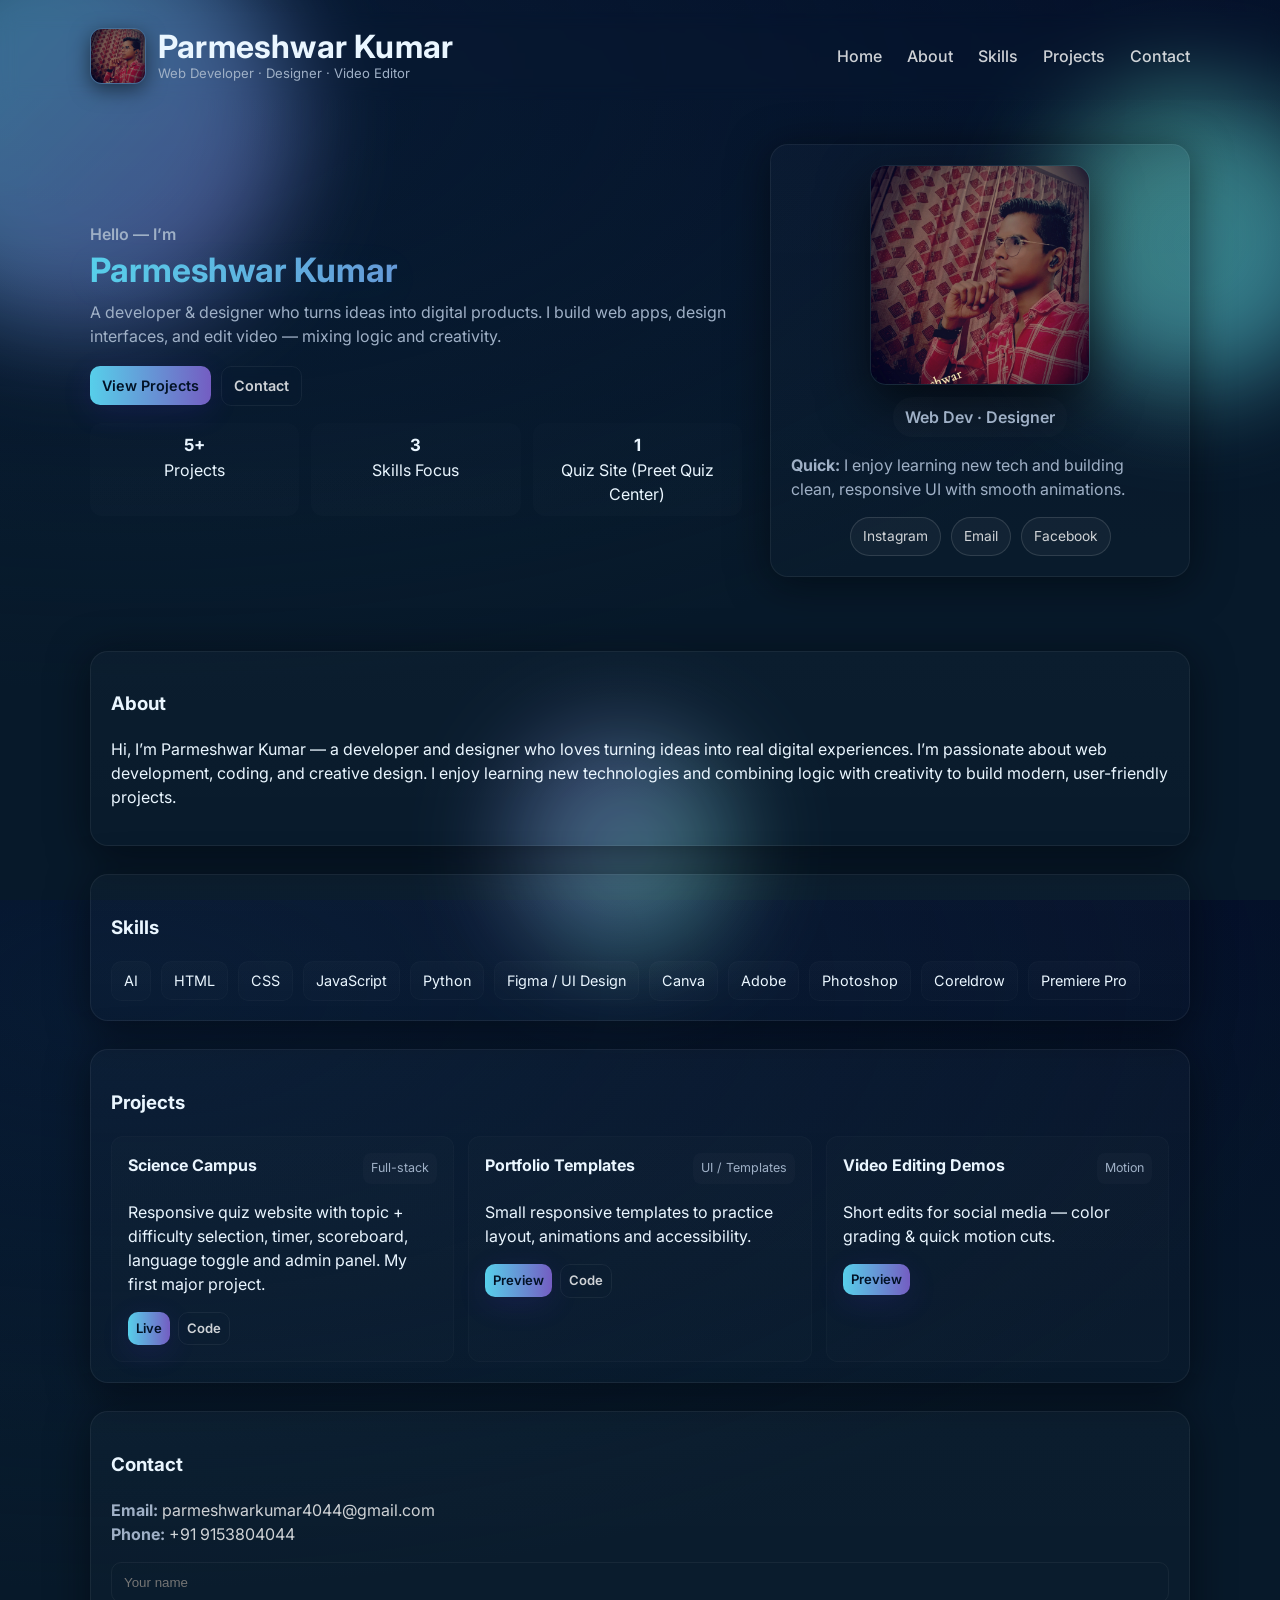
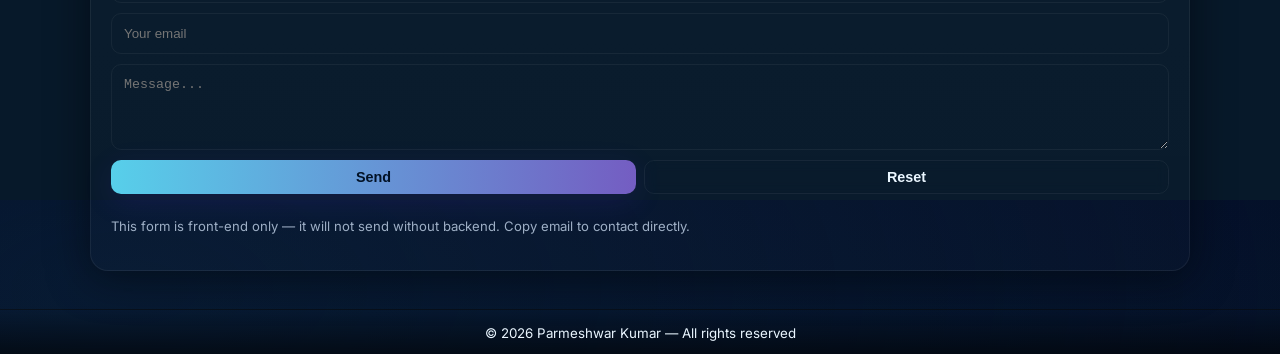
==== index.html @ 080c8050 "Add files via upload" ====
﻿<!doctype html>
<html lang="en">
<head>
  <meta charset="utf-8" />
  <meta name="viewport" content="width=device-width,initial-scale=1" />
  <title>Parmeshwar - Portfolio</title>
  <link rel="icon" href="data:;base64,iVBORw0KGgo=">
  <link href="https://fonts.googleapis.com/css2?family=Inter:wght@300;400;600;700;800&display=swap" rel="stylesheet">
  <link rel="stylesheet" href="styles.css">
</head>
<body>
  <!-- animated background shapes -->
  <div class="bg-anim">
    <span class="orb orb-1"></span>
    <span class="orb orb-2"></span>
    <span class="orb orb-3"></span>
  </div>

  <header class="site-header">
  <div class="container header-inner">
    <div class="brand" id="brand">
      <img src="images/profile.jpg" alt="Parmeshwar Kumar" class="logo" id="logo">
      <div>
        <h1 id="brand-name">Parmeshwar Kumar</h1>
        <p id="brand-role">Web Developer · Designer · Video Editor</p>
      </div>
    </div>
    <button id="nav-toggle" class="btn small icon" aria-label="Toggle menu">&#9776;</button>

    <nav id="main-nav" class="main-nav">
      <a href="#home" class="nav-link">Home</a>
      <a href="#about" class="nav-link">About</a>
      <a href="#skills" class="nav-link">Skills</a>
      <a href="#projects" class="nav-link">Projects</a>
      <a href="#contact" class="nav-link">Contact</a>
    </nav>
  </div>
</header>



  <main class="container main-content">
    <section id="hero" class="hero section reveal">
      <div class="hero-left">
        <div class="eyebrow">Hello — I’m</div>
        <h2 id="hero-title" class="glow">Parmeshwar Kumar</h2>
        <p id="hero-sub" class="muted">
          A developer & designer who turns ideas into digital products. I build web apps, design interfaces, and edit video — mixing logic and creativity.
        </p>
        <div class="hero-cta">
          <a id="cta-portfolio" href="#projects" class="btn primary">View Projects</a>
          <a id="cta-contact" href="#contact" class="btn ghost">Contact</a>
        </div>

        <div class="hero-stats">
          <div class="stat">
            <strong>5+</strong>
            <span>Projects</span>
          </div>
          <div class="stat">
            <strong>3</strong>
            <span>Skills Focus</span>
          </div>
          <div class="stat">
            <strong>1</strong>
            <span>Quiz Site (Preet Quiz Center)</span>
          </div>
        </div>
      </div>

      <div class="hero-right card glass reveal-zoom">
        <div class="profile-wrap">
          <img src="images/profile.jpg" alt="Parmeshwar" class="profile-large">
          <div class="profile-badge">Web Dev · Designer</div>
        </div>
        <div class="mini-about muted">
          <p><strong>Quick:</strong> I enjoy learning new tech and building clean, responsive UI with smooth animations.</p>
        </div>
        <div class="social-row">
          <a href="https://www.instagram.com/_preet2008_?igsh=Nm5taWd4NXA3aGlq" target="_blank" rel="noopener noreferrer" class="pill">Instagram</a>
          <a href="mailto:parmeshwarkumar4044@gmail.com" class="pill">Email</a>
          <a href="https://www.facebook.com/share/1JjBHoaw89/" target="_blank" rel="noopener noreferrer" class="pill">Facebook</a>
        </div>
      </div>
    </section>

    <section id="about" class="card section reveal">
      <h3 data-i18n="about_title">About</h3>
      <p id="about-text">
        Hi, I’m Parmeshwar Kumar — a developer and designer who loves turning ideas into real digital experiences. I’m passionate about web development, coding, and creative design. I enjoy learning new technologies and combining logic with creativity to build modern, user-friendly projects.
      </p>
    </section>

    <section id="skills" class="card section reveal">
      <h3 data-i18n="skills_title">Skills</h3>
      <ul id="skills-list" class="skills-grid">
        <li>AI</li>
        <li>HTML</li>
        <li>CSS</li>
        <li>JavaScript</li>
        <li>Python</li>
        <li>Figma / UI Design</li>
        <li>Canva</li>
        <li>Adobe</li>
        <li>Photoshop</li>
        <li>Coreldrow</li>
        <li>Premiere Pro</li>
      </ul>
    </section>

    <section id="projects" class="card section reveal">
      <h3 data-i18n="projects_title">Projects</h3>
      <div class="projects-grid">
        <article class="project-card hover-glow">
          <div class="project-head">
            <h4>Science Campus</h4>
            <span class="tag">Full-stack</span>
          </div>
          <p>Responsive quiz website with topic + difficulty selection, timer, scoreboard, language toggle and admin panel. My first major project.</p>
          <div class="project-links">
            <a href="https://parmeshwar-01.github.io/science-campus/" class="btn small primary">Live</a>
            <a href="#" class="btn small ghost">Code</a>
          </div>
        </article>

        <article class="project-card hover-glow">
          <div class="project-head">
            <h4>Portfolio Templates</h4>
            <span class="tag">UI / Templates</span>
          </div>
          <p>Small responsive templates to practice layout, animations and accessibility.</p>
          <div class="project-links">
            <a href="#" class="btn small primary">Preview</a>
            <a href="#" class="btn small ghost">Code</a>
          </div>
        </article>

        <article class="project-card hover-glow">
          <div class="project-head">
            <h4>Video Editing Demos</h4>
            <span class="tag">Motion</span>
          </div>
          <p>Short edits for social media — color grading & quick motion cuts.</p>
          <div class="project-links">
            <a href="#" class="btn small primary">Preview</a>
          </div>
        </article>
      </div>
    </section>

    <section id="contact" class="card section reveal">
      <h3 data-i18n="contact_title">Contact</h3>
      <p class="muted">
        <strong>Email:</strong> <a href="mailto:parmeshwarkumar4044@gmail.com">parmeshwarkumar4044@gmail.com</a><br>
        <strong>Phone:</strong> <a href="tel:+919153804044">+91 9153804044</a>
      </p>
      <form id="contact-form" class="contact-form" onsubmit="return false;" action="parmeshwarkumar4044@gmail.com" method="post" enctype="text/plain">
        <input type="text" id="name" placeholder="Your name" required>
        <input type="email" id="email" placeholder="Your email" required>
        <textarea id="message" placeholder="Message..." rows="4" required></textarea>
        <div class="form-row">
          <button class="btn primary" id="send-btn" type="submit">Send</button>
          <button class="btn ghost" id="reset-btn" type="reset">Reset</button>
        </div>
        <p class="muted small">This form is front-end only — it will not send without backend. Copy email to contact directly.</p>
      </form>
    </section>
  </main>

  <footer class="site-footer">
    <div class="container">
      <small id="footer-text">© <span id="year"></span> Parmeshwar Kumar — All rights reserved</small>
    </div>
  </footer>

  <script src="script.js"></script>
</body>
</html>
---- styles.css ----
:root{
  --bg-1: #041029;
  --bg-2: #07192a;
  --card: rgba(255,255,255,0.03);
  --glass: rgba(255,255,255,0.04);
  --muted: #9fb0c6;
  --accent: #57cfea;      /* cyan */
  --accent-2: #745dc2;    /* purple */
  --accent-3: #5acaa1;    /* neon green */
  --text: #eaf6ff;
  --glass-border: rgba(255,255,255,0.06);
  --radius: 14px;
  --container:1100px;
  font-family: 'Inter', system-ui, -apple-system, 'Segoe UI', Roboto, 'Helvetica Neue', Arial;
  scroll-behavior: smooth;
}

/* base */
*{box-sizing:border-box}
html,body{height:100%}
img{max-width:100%;height:auto}
body{
  margin:0;
  background: radial-gradient(1200px 600px at 10% 10%, rgba(10,35,60,0.5), transparent),
              linear-gradient(180deg,var(--bg-1), var(--bg-2) 60%);
  color:var(--text);
  -webkit-font-smoothing:antialiased;
  -moz-osx-font-smoothing:grayscale;
  line-height:1.5;
  padding-bottom:80px;
  position:relative;
  overflow-x:hidden;
}

/* animated background orbs */
.bg-anim{position:fixed;left:0;top:0;right:0;bottom:0;z-index:0;pointer-events:none;mix-blend-mode:screen}
.orb{position:absolute;border-radius:50%;filter:blur(50px);opacity:0.55;transform:translate3d(0,0,0)}
.orb-1{width:420px;height:420px;left:-10%;top:-10%;background:linear-gradient(135deg,var(--accent),var(--accent-2));animation:float1 16s ease-in-out infinite}
.orb-2{width:300px;height:300px;right:-5%;top:10%;background:linear-gradient(135deg,var(--accent-3),var(--accent));animation:float2 20s ease-in-out infinite}
.orb-3{width:220px;height:220px;left:40%;bottom:-6%;background:linear-gradient(135deg,var(--accent-2),var(--accent-3));animation:float3 18s ease-in-out infinite}
@keyframes float1{0%{transform:translateY(0)}50%{transform:translateY(30px) scale(1.03)}100%{transform:translateY(0)}}
@keyframes float2{0%{transform:translateY(0)}50%{transform:translateY(-24px) rotate(4deg)}100%{transform:translateY(0)}}
@keyframes float3{0%{transform:translateY(0)}50%{transform:translateY(18px) rotate(-3deg)}100%{transform:translateY(0)}}

/* container */
.container{width:92%;max-width:var(--container);margin:0 auto;position:relative;z-index:2}
.main-content{padding-bottom:20px}

/* header */
.site-header{
  position:sticky;top:12px;z-index:40;padding:10px 0;
  backdrop-filter: blur(8px);
}
.header-inner{display:flex;align-items:center;justify-content:space-between;padding:6px 0;position:relative;gap:14px}
.brand{display:flex;gap:12px;align-items:center;min-width:0}
.brand > div{min-width:0}
.logo{width:56px;height:56px;border-radius:12px;object-fit:cover;border:1px solid var(--glass-border);box-shadow:0 6px 20px rgba(0,0,0,0.5)}
.brand h1{margin:0;font-size:clamp(1.1rem,2.7vw,2rem);letter-spacing:0.2px;line-height:1.1}
.brand p{margin:0;color:var(--muted);font-size:0.82rem;overflow:hidden;text-overflow:ellipsis;white-space:nowrap}

/* controls */
.controls{display:flex;gap:8px;align-items:center}
.lang-switch{display:flex;gap:6px}
.btn{
  display:inline-flex;align-items:center;justify-content:center;padding:8px 12px;border-radius:10px;text-decoration:none;border:1px solid transparent;background:linear-gradient(180deg, rgba(255,255,255,0.02), rgba(255,255,255,0.01));
  color:var(--text);font-weight:600;cursor:pointer;font-size:0.9rem;backdrop-filter: blur(6px);
  transition:transform .18s cubic-bezier(.2,.9,.2,1), box-shadow .18s;
}
.btn:hover{transform:translateY(-3px);box-shadow:0 8px 30px rgba(0,0,0,0.45)}
.btn.small{padding:6px 8px;font-size:0.82rem}
.btn.icon{font-weight:700;padding:8px 10px}

/* primary & ghost */
.btn.primary{background:linear-gradient(90deg,var(--accent),var(--accent-2));color:#021226;border:0;box-shadow:0 8px 30px rgba(102,51,255,0.12)}
.btn.ghost{background:transparent;border:1px solid rgba(255,255,255,0.06)}

/* ---------- Navigation (Desktop) ---------- */
.main-nav {
  display: flex;
  justify-content: center;
  gap: 25px;
  transition: all 0.3s ease;
}

.nav-link {
  color: #ccc;
  text-decoration: none;
  font-weight: 500;
  transition: color 0.3s ease;
}

.nav-link:hover {
  color: #46aed0;
}

/* ---------- Navigation (Mobile) ---------- */
#nav-toggle {
  display: none;
  font-size: 1.6rem;
  color: #54b6d6;
  background: none;
  border: none;
  cursor: pointer;
}

@media (max-width: 768px) {
  .site-header {
    top: 0;
    padding: 8px 0;
  }

  .header-inner {
    flex-direction: row;
    justify-content: space-between;
    align-items: center;
  }

  .brand {
    max-width: calc(100% - 56px);
    gap: 10px;
  }

  .logo {
    width: 48px;
    height: 48px;
  }

  #nav-toggle {
    display: inline-flex;
    align-items: center;
    justify-content: center;
    width: 40px;
    height: 40px;
    padding: 0;
  }

  .main-nav {
    position: absolute;
    top: calc(100% + 8px);
    left: 0;
    right: 0;
    flex-direction: column;
    align-items: stretch;
    width: 100%;
    background: rgba(4, 16, 33, 0.98);
    border: 1px solid rgba(255, 255, 255, 0.08);
    border-radius: 14px;
    padding: 10px;
    gap: 6px;
    transform: translateY(-8px);
    opacity: 0;
    visibility: hidden;
    pointer-events: none;
    box-shadow: 0 18px 36px rgba(0, 0, 0, 0.45);
    transition: all 0.3s ease;
  }

  .main-nav.active {
    transform: translateY(0);
    opacity: 1;
    visibility: visible;
    pointer-events: all;
  }

  .nav-link {
    font-size: 1rem;
    padding: 10px 12px;
    width: 100%;
    text-align: left;
    border-radius: 10px;
    background: rgba(255, 255, 255, 0.02);
  }
}


/* sections */
.section{margin-top:28px}
.card{background:linear-gradient(180deg, rgba(255,255,255,0.02), rgba(255,255,255,0.01));padding:20px;border-radius:18px;margin-bottom:18px;border:1px solid var(--glass-border);box-shadow: 0 6px 40px rgba(2,6,12,0.6)}
.muted{color:var(--muted)}
.small{font-size:0.82rem}

/* hero */
.hero{display:grid;grid-template-columns:1fr 420px;gap:28px;align-items:center;padding:28px 0}
.eyebrow{color:var(--muted);font-weight:600;margin-bottom:6px}
.hero-left h2{font-size:2.1rem;margin:0 0 10px;line-height:1.05}
.glow{background:linear-gradient(90deg,var(--accent),var(--accent-2));-webkit-background-clip:text;background-clip:text;color:transparent;filter:drop-shadow(0 6px 18px rgba(0,208,255,0.06))}
.hero-left p{color:var(--muted);margin:12px 0 18px}
.hero-cta{display:flex;flex-wrap:wrap;gap:10px}

/* hero-right card */
.profile-wrap{display:flex;flex-direction:column;gap:12px;align-items:center}
.profile-large{width:220px;height:220px;border-radius:16px;object-fit:cover;border:1px solid rgba(255,255,255,0.06);box-shadow:0 18px 50px rgba(0,0,0,0.6)}
.profile-badge{background:linear-gradient(90deg, rgba(255,255,255,0.02), rgba(255,255,255,0.01));padding:8px 12px;border-radius:999px;color:var(--muted);font-weight:600}
.social-row{display:flex;flex-wrap:wrap;gap:10px;justify-content:center;margin-top:14px}
.pill{
  display:inline-flex;
  align-items:center;
  justify-content:center;
  padding:8px 12px;
  border-radius:999px;
  border:1px solid rgba(255,255,255,0.12);
  background:rgba(255,255,255,0.04);
  color:var(--text);
  font-size:0.86rem;
}

/* hero stats */
.hero-stats{display:flex;flex-wrap:wrap;gap:12px;margin-top:18px}
.stat{background:linear-gradient(180deg, rgba(255,255,255,0.01), rgba(255,255,255,0.015));padding:10px 12px;border-radius:12px;text-align:center;min-width:0;flex:1 1 120px}
.stat strong{display:block;font-size:1.05rem;color:var(--text)}

/* skills */
.skills-grid{display:flex;flex-wrap:wrap;gap:10px;list-style:none;padding:0;margin:10px 0 0}
.skills-grid li{background:linear-gradient(180deg, rgba(255,255,255,0.02), rgba(255,255,255,0.01));padding:8px 12px;border-radius:10px;font-size:0.9rem;color:var(--text);border:1px solid rgba(255,255,255,0.02);transform:translateZ(0);transition:transform .22s}

/* projects */
.projects-grid{display:grid;grid-template-columns:repeat(auto-fit,minmax(260px,1fr));gap:14px;margin-top:12px}
.project-card{padding:16px;border-radius:12px;background:linear-gradient(180deg, rgba(255,255,255,0.015), rgba(255,255,255,0.01));border:1px solid rgba(255,255,255,0.02);transition:transform .22s, box-shadow .22s}
.project-card .tag{background:rgba(255,255,255,0.02);padding:6px 8px;border-radius:8px;font-size:0.78rem;color:var(--muted)}
.project-head{display:flex;justify-content:space-between;align-items:flex-start;gap:8px}
.project-head h4{margin:0}
.project-links{display:flex;flex-wrap:wrap;gap:8px;margin-top:14px}

/* hover effects */
.hover-glow:hover{transform:translateY(-8px);box-shadow:0 22px 60px rgba(6,10,20,0.6);border-color:rgba(0,208,255,0.12)}
.skills-grid li:hover{transform:translateY(-6px)}

/* contact form */
.contact-form{display:grid;gap:10px;margin-top:12px}
.contact-form input,.contact-form textarea{background:transparent;border:1px solid rgba(255,255,255,0.05);padding:12px;border-radius:10px;color:var(--text);outline:none;width:100%}
.form-row{display:flex;gap:8px;flex-wrap:wrap}
.form-row .btn{flex:1 1 140px}
a:link {text-decoration: none;color: rgba(255, 255, 255, 0.804);}

/* footer */
.site-footer{left:0;right:0;bottom:0;padding:10px 0;text-align:center;background:linear-gradient(0deg, rgba(0,0,0,0.55), transparent);border-top:1px solid rgba(255,255,255,0.02);z-index:3}

/* reveal animations (scroll) */
.reveal{opacity:0;transform:translateY(18px);transition:opacity .7s cubic-bezier(.2,.9,.2,1), transform .7s cubic-bezier(.2,.9,.2,1)}
.reveal-active{opacity:1;transform:none}
.reveal-zoom{opacity:0;transform:scale(.96) translateY(8px);transition:opacity .7s ease, transform .7s ease}
.reveal-zoom.reveal-active{opacity:1;transform:none}

/* small screens */
@media (max-width:980px){
  .hero{grid-template-columns:1fr;gap:18px}
  .hero-right{max-width:520px;width:100%;margin:0 auto}
  .profile-large{width:180px;height:180px}
}

/* tiny screens */
@media (max-width:560px){
  body{padding-bottom:110px}
  .container{width:94%}
  .card{padding:16px}
  .brand{max-width:calc(100% - 52px)}
  .brand h1{font-size:1rem}
  .brand p{display:none}
  .hero{padding:14px 0}
  .hero-left h2{font-size:1.6rem}
  .hero-stats{gap:8px}
  .stat{flex:1 1 calc(50% - 4px)}
  .stat:last-child{flex-basis:100%}
  .projects-grid{grid-template-columns:1fr}
  .project-card{padding:14px}
  .profile-large{width:140px;height:140px}
}
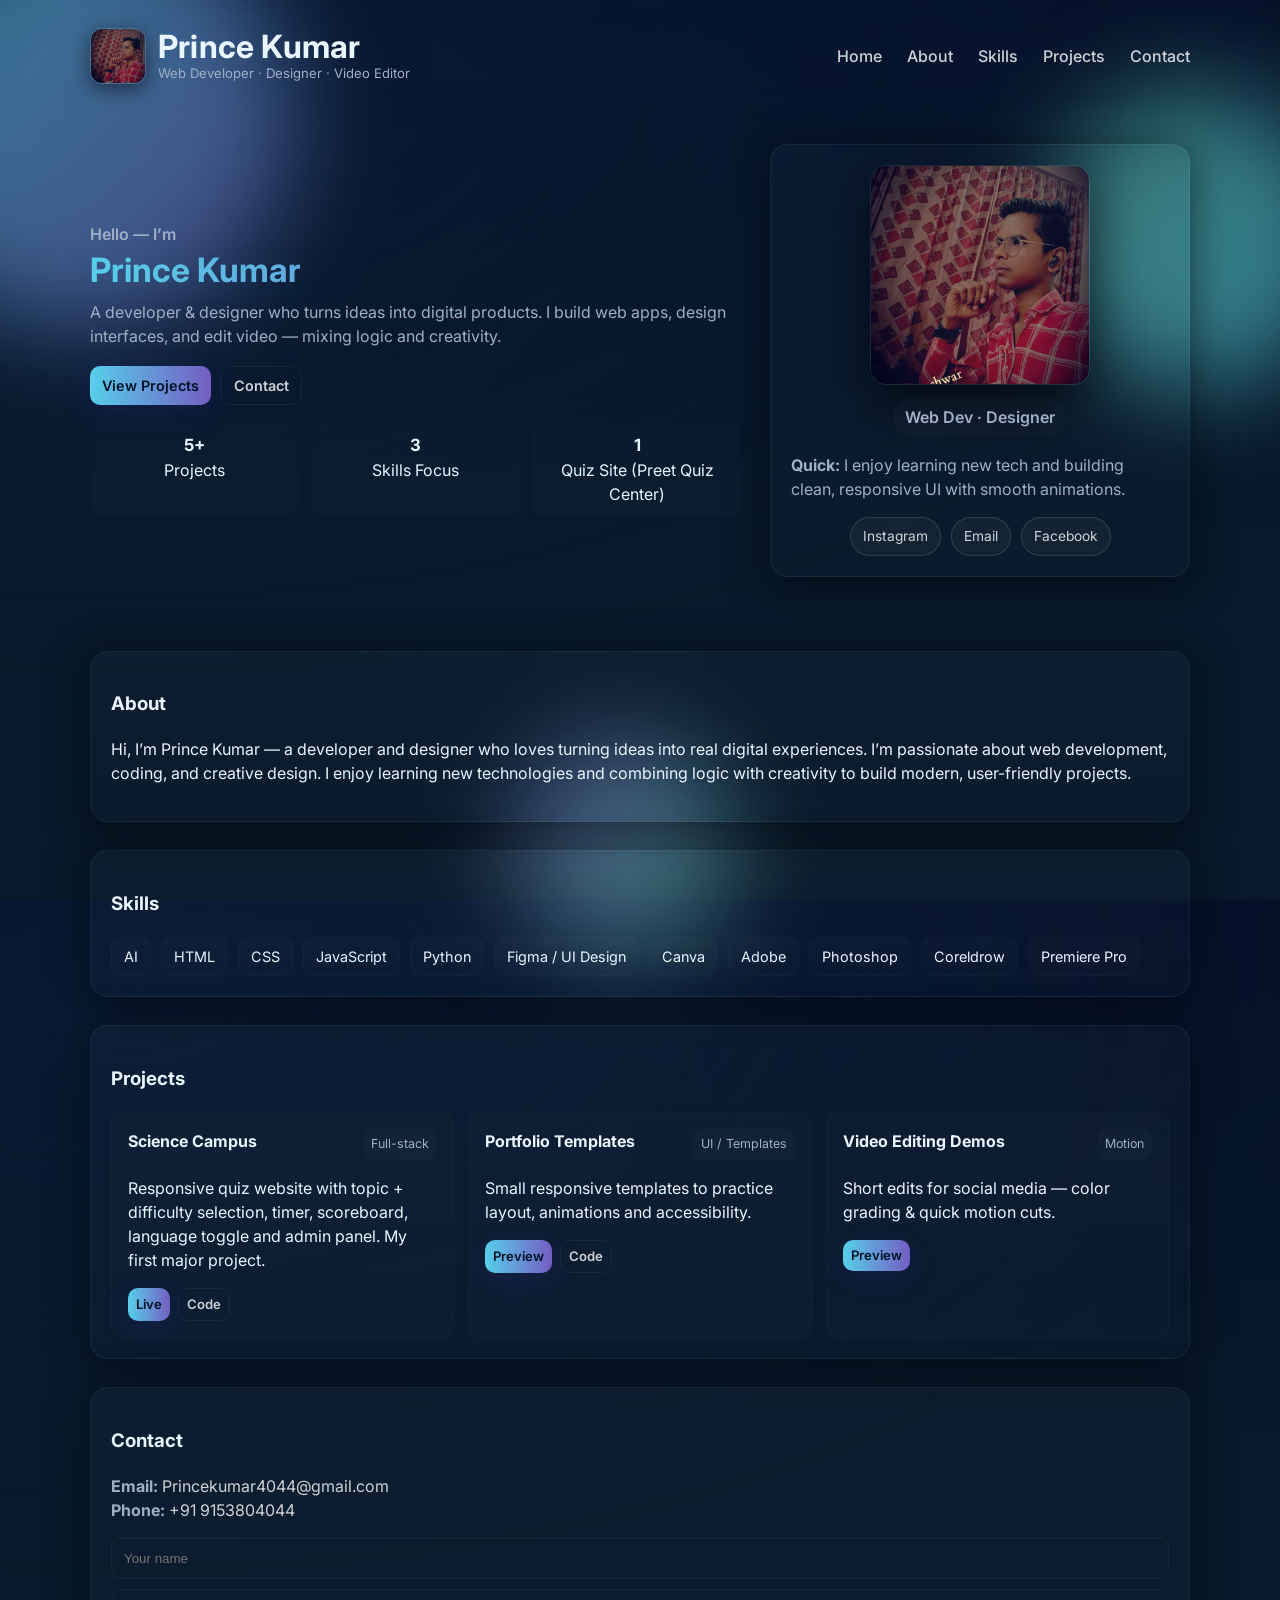
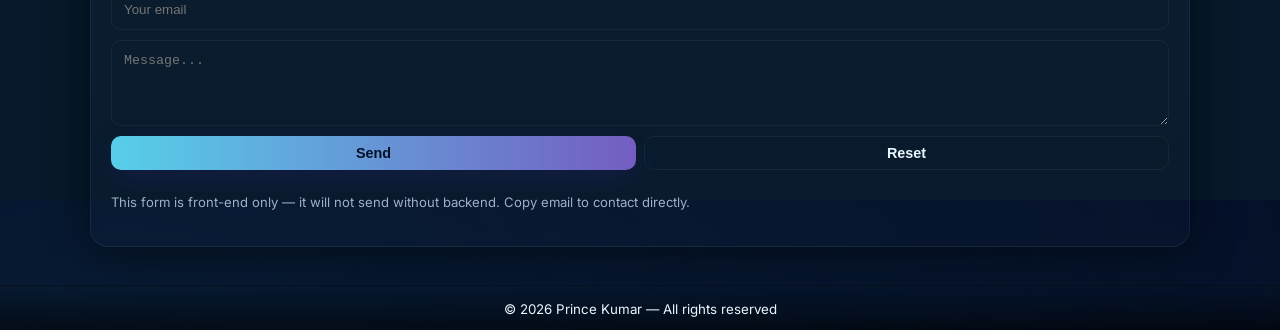
==== commit fe21dfa4: "Update index.html" ====
--- a/index.html
+++ b/index.html
@@ -3,7 +3,7 @@
 <head>
   <meta charset="utf-8" />
   <meta name="viewport" content="width=device-width,initial-scale=1" />
-  <title>Parmeshwar - Portfolio</title>
+  <title>Prince - Portfolio</title>
   <link rel="icon" href="data:;base64,iVBORw0KGgo=">
   <link href="https://fonts.googleapis.com/css2?family=Inter:wght@300;400;600;700;800&display=swap" rel="stylesheet">
   <link rel="stylesheet" href="styles.css">
@@ -19,9 +19,9 @@
   <header class="site-header">
   <div class="container header-inner">
     <div class="brand" id="brand">
-      <img src="images/profile.jpg" alt="Parmeshwar Kumar" class="logo" id="logo">
+      <img src="images/profile.jpg" alt="Prince Kumar" class="logo" id="logo">
       <div>
-        <h1 id="brand-name">Parmeshwar Kumar</h1>
+        <h1 id="brand-name">Prince Kumar</h1>
         <p id="brand-role">Web Developer · Designer · Video Editor</p>
       </div>
     </div>
@@ -43,7 +43,7 @@
     <section id="hero" class="hero section reveal">
       <div class="hero-left">
         <div class="eyebrow">Hello — I’m</div>
-        <h2 id="hero-title" class="glow">Parmeshwar Kumar</h2>
+        <h2 id="hero-title" class="glow">Prince Kumar</h2>
         <p id="hero-sub" class="muted">
           A developer & designer who turns ideas into digital products. I build web apps, design interfaces, and edit video — mixing logic and creativity.
         </p>
@@ -70,7 +70,7 @@
 
       <div class="hero-right card glass reveal-zoom">
         <div class="profile-wrap">
-          <img src="images/profile.jpg" alt="Parmeshwar" class="profile-large">
+          <img src="images/profile.jpg" alt="Prince" class="profile-large">
           <div class="profile-badge">Web Dev · Designer</div>
         </div>
         <div class="mini-about muted">
@@ -78,7 +78,7 @@
         </div>
         <div class="social-row">
           <a href="https://www.instagram.com/_preet2008_?igsh=Nm5taWd4NXA3aGlq" target="_blank" rel="noopener noreferrer" class="pill">Instagram</a>
-          <a href="mailto:parmeshwarkumar4044@gmail.com" class="pill">Email</a>
+          <a href="mailto:Princekumar4044@gmail.com" class="pill">Email</a>
           <a href="https://www.facebook.com/share/1JjBHoaw89/" target="_blank" rel="noopener noreferrer" class="pill">Facebook</a>
         </div>
       </div>
@@ -87,7 +87,7 @@
     <section id="about" class="card section reveal">
       <h3 data-i18n="about_title">About</h3>
       <p id="about-text">
-        Hi, I’m Parmeshwar Kumar — a developer and designer who loves turning ideas into real digital experiences. I’m passionate about web development, coding, and creative design. I enjoy learning new technologies and combining logic with creativity to build modern, user-friendly projects.
+        Hi, I’m Prince Kumar — a developer and designer who loves turning ideas into real digital experiences. I’m passionate about web development, coding, and creative design. I enjoy learning new technologies and combining logic with creativity to build modern, user-friendly projects.
       </p>
     </section>
 
@@ -118,7 +118,7 @@
           </div>
           <p>Responsive quiz website with topic + difficulty selection, timer, scoreboard, language toggle and admin panel. My first major project.</p>
           <div class="project-links">
-            <a href="https://parmeshwar-01.github.io/science-campus/" class="btn small primary">Live</a>
+            <a href="https://Prince-01.github.io/science-campus/" class="btn small primary">Live</a>
             <a href="#" class="btn small ghost">Code</a>
           </div>
         </article>
@@ -151,10 +151,10 @@
     <section id="contact" class="card section reveal">
       <h3 data-i18n="contact_title">Contact</h3>
       <p class="muted">
-        <strong>Email:</strong> <a href="mailto:parmeshwarkumar4044@gmail.com">parmeshwarkumar4044@gmail.com</a><br>
+        <strong>Email:</strong> <a href="mailto:Princekumar4044@gmail.com">Princekumar4044@gmail.com</a><br>
         <strong>Phone:</strong> <a href="tel:+919153804044">+91 9153804044</a>
       </p>
-      <form id="contact-form" class="contact-form" onsubmit="return false;" action="parmeshwarkumar4044@gmail.com" method="post" enctype="text/plain">
+      <form id="contact-form" class="contact-form" onsubmit="return false;" action="Princekumar4044@gmail.com" method="post" enctype="text/plain">
         <input type="text" id="name" placeholder="Your name" required>
         <input type="email" id="email" placeholder="Your email" required>
         <textarea id="message" placeholder="Message..." rows="4" required></textarea>
@@ -169,7 +169,7 @@
 
   <footer class="site-footer">
     <div class="container">
-      <small id="footer-text">© <span id="year"></span> Parmeshwar Kumar — All rights reserved</small>
+      <small id="footer-text">© <span id="year"></span> Prince Kumar — All rights reserved</small>
     </div>
   </footer>
 
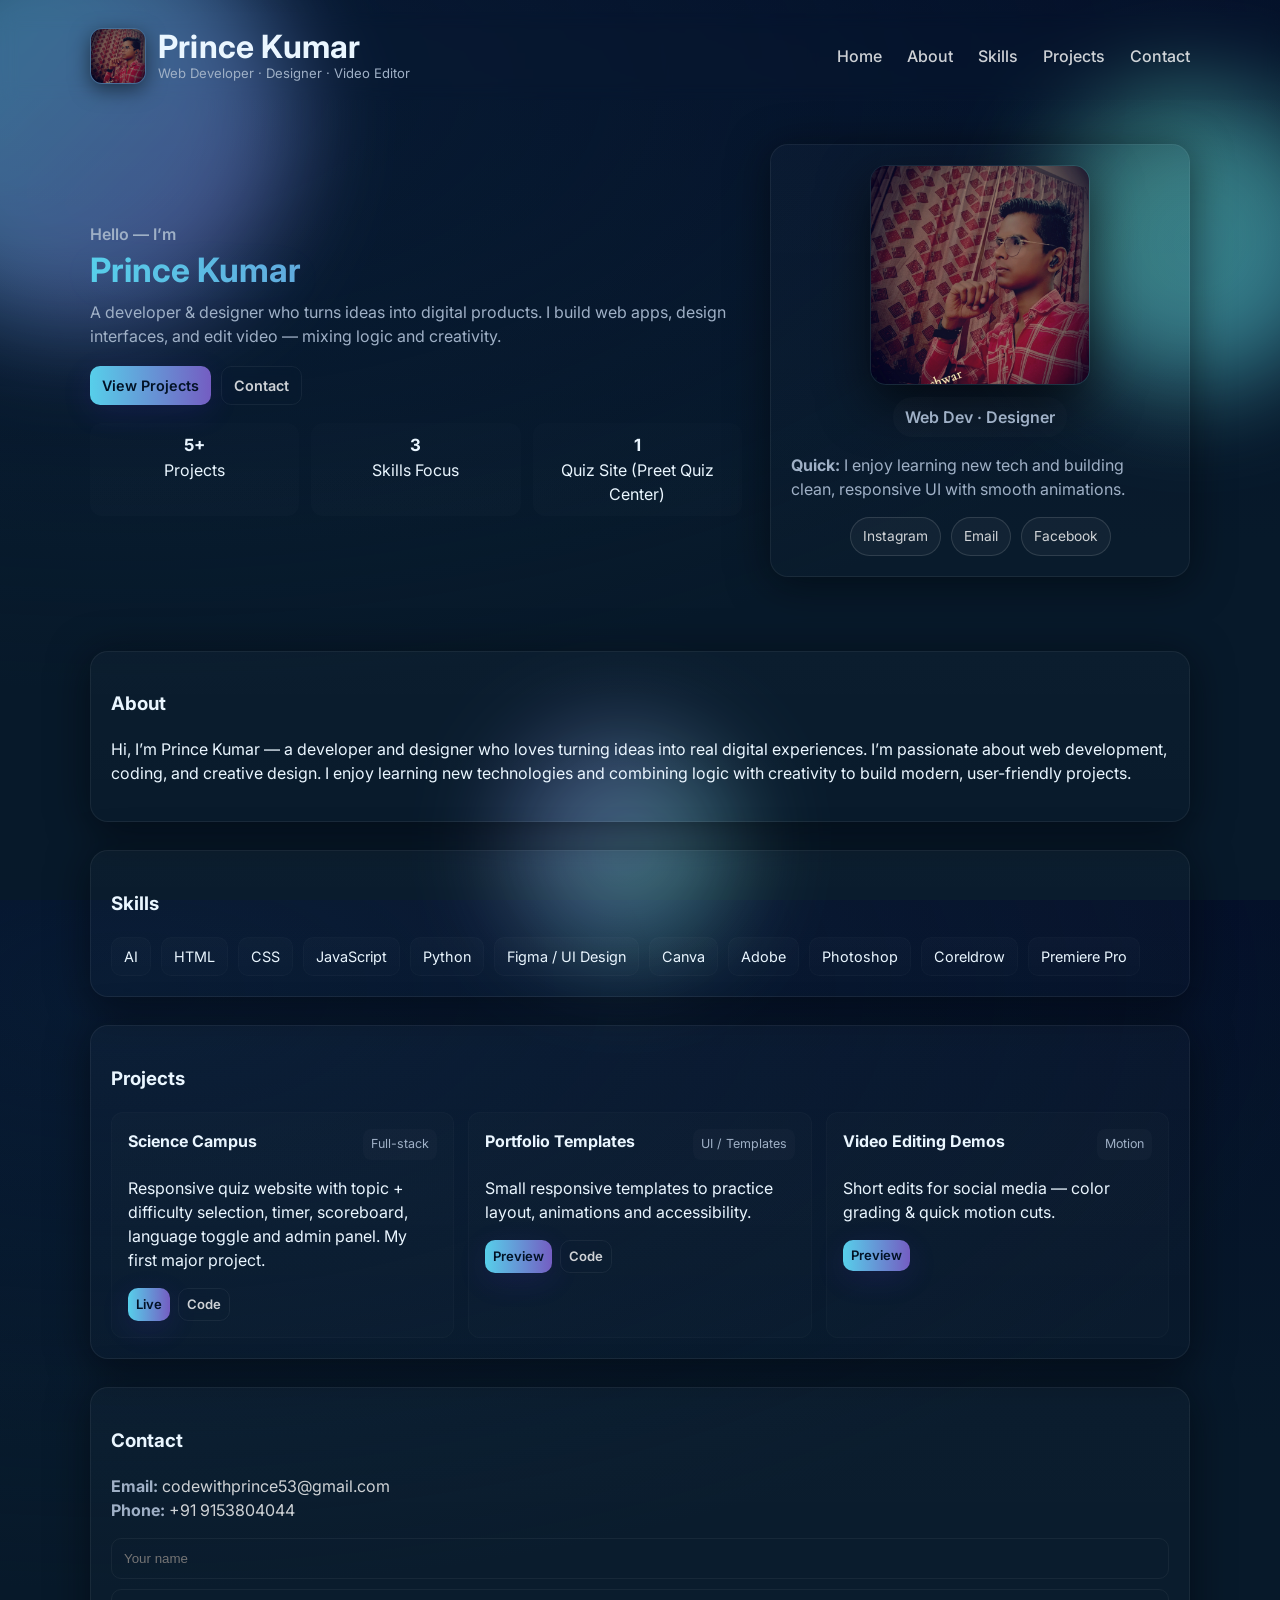
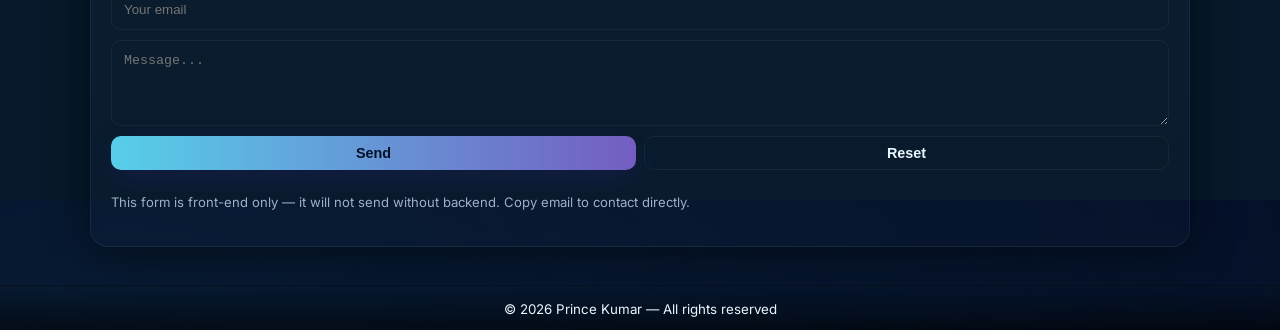
==== commit be37cb4e: "Update index.html" ====
--- a/index.html
+++ b/index.html
@@ -151,7 +151,7 @@
     <section id="contact" class="card section reveal">
       <h3 data-i18n="contact_title">Contact</h3>
       <p class="muted">
-        <strong>Email:</strong> <a href="mailto:Princekumar4044@gmail.com">Princekumar4044@gmail.com</a><br>
+        <strong>Email:</strong> <a href="mailto:codewithprince53@gmail.com">codewithprince53@gmail.com</a><br>
         <strong>Phone:</strong> <a href="tel:+919153804044">+91 9153804044</a>
       </p>
       <form id="contact-form" class="contact-form" onsubmit="return false;" action="Princekumar4044@gmail.com" method="post" enctype="text/plain">
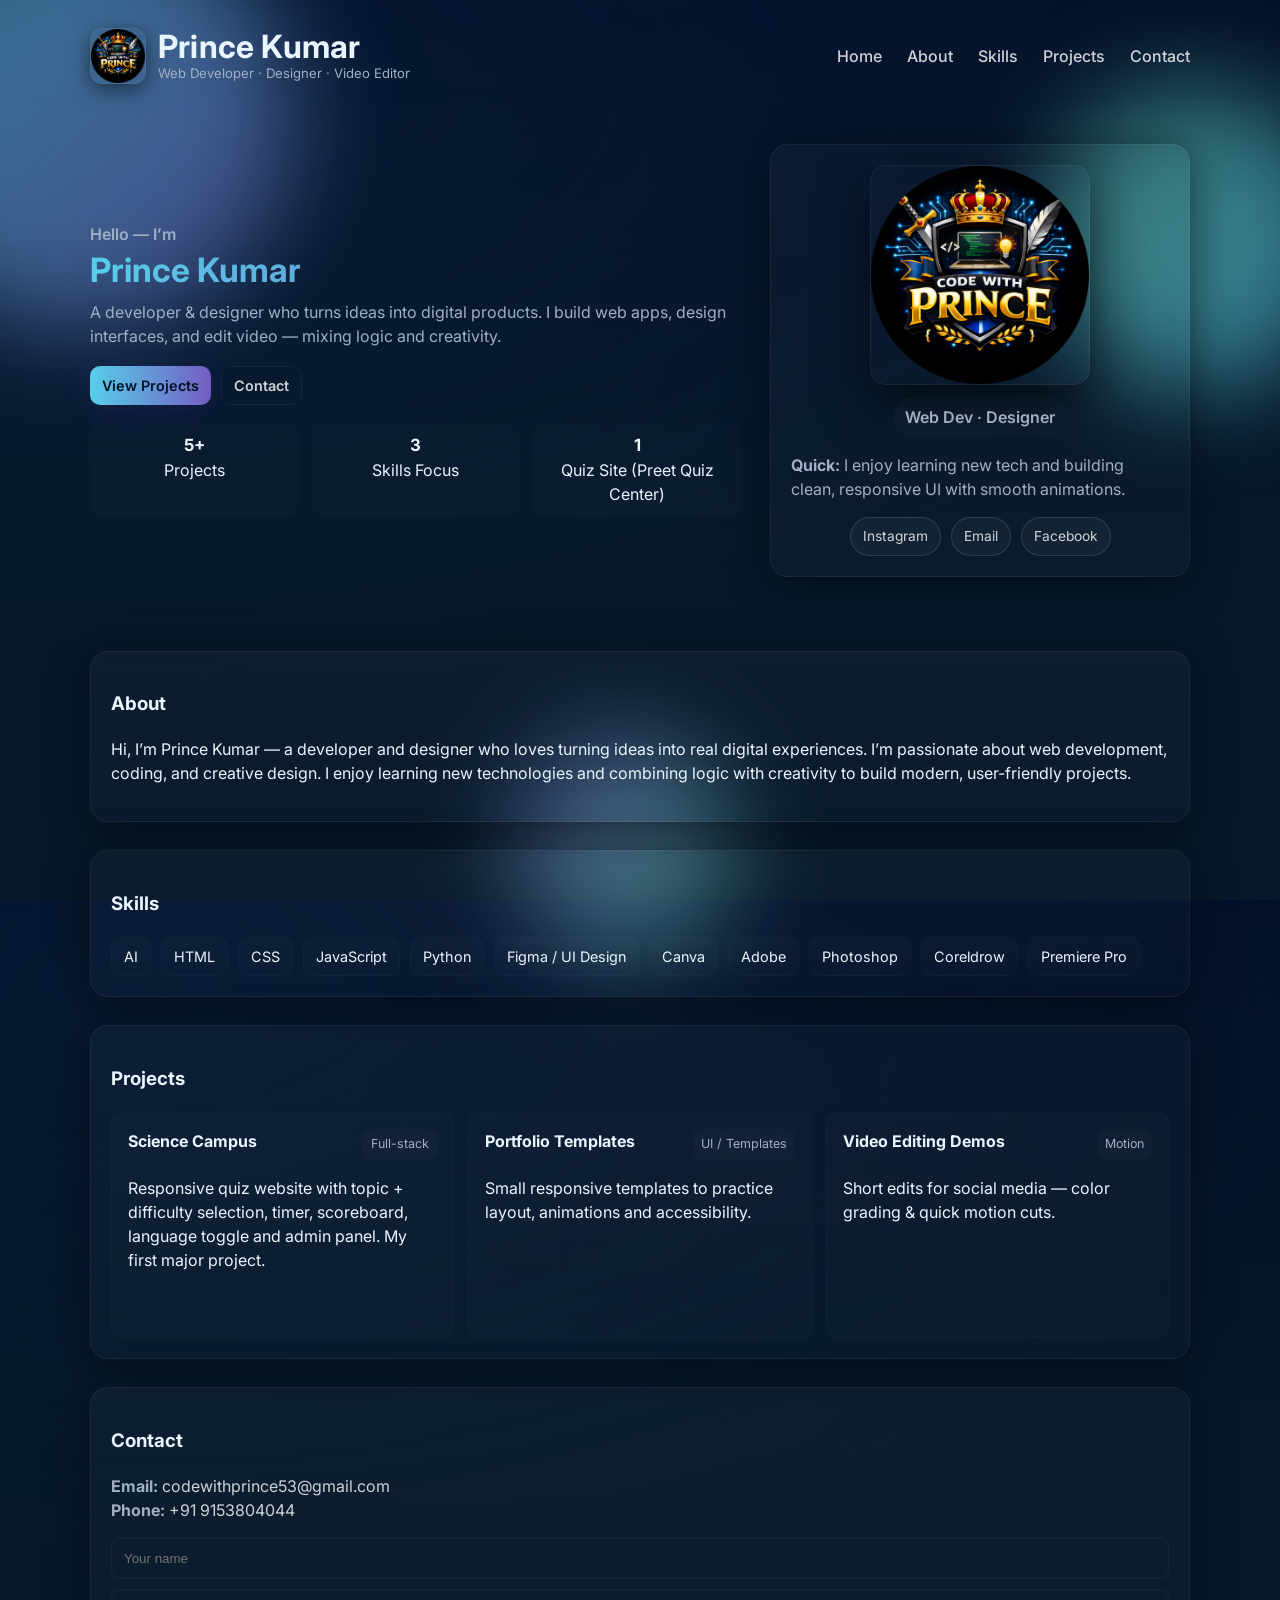
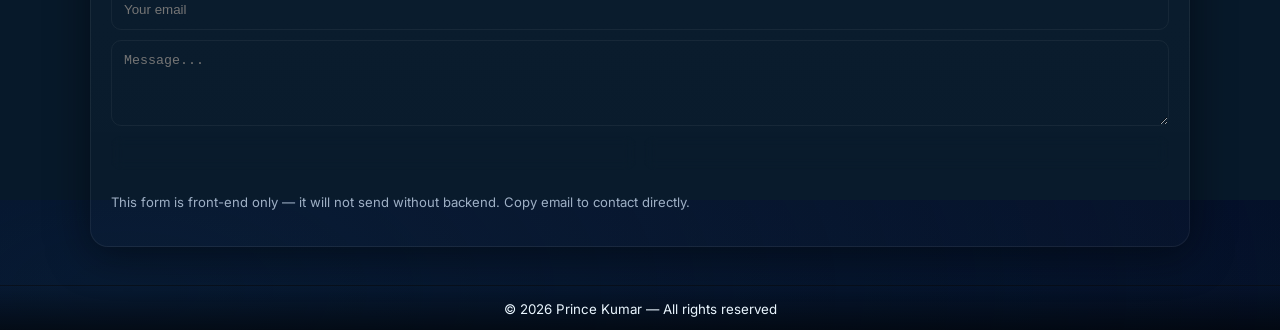
==== commit bd1e5553: "Update index.html" ====
--- a/index.html
+++ b/index.html
@@ -19,7 +19,7 @@
   <header class="site-header">
   <div class="container header-inner">
     <div class="brand" id="brand">
-      <img src="images/profile.jpg" alt="Prince Kumar" class="logo" id="logo">
+      <img src="ChatGPT Image Mar 16, 2026, 07_57_53 AM-modified.png" alt="Prince Kumar" class="logo" id="logo">
       <div>
         <h1 id="brand-name">Prince Kumar</h1>
         <p id="brand-role">Web Developer · Designer · Video Editor</p>
@@ -70,7 +70,7 @@
 
       <div class="hero-right card glass reveal-zoom">
         <div class="profile-wrap">
-          <img src="images/profile.jpg" alt="Prince" class="profile-large">
+          <img src="ChatGPT Image Mar 16, 2026, 07_57_53 AM-modified.png" alt="Prince" class="profile-large">
           <div class="profile-badge">Web Dev · Designer</div>
         </div>
         <div class="mini-about muted">
